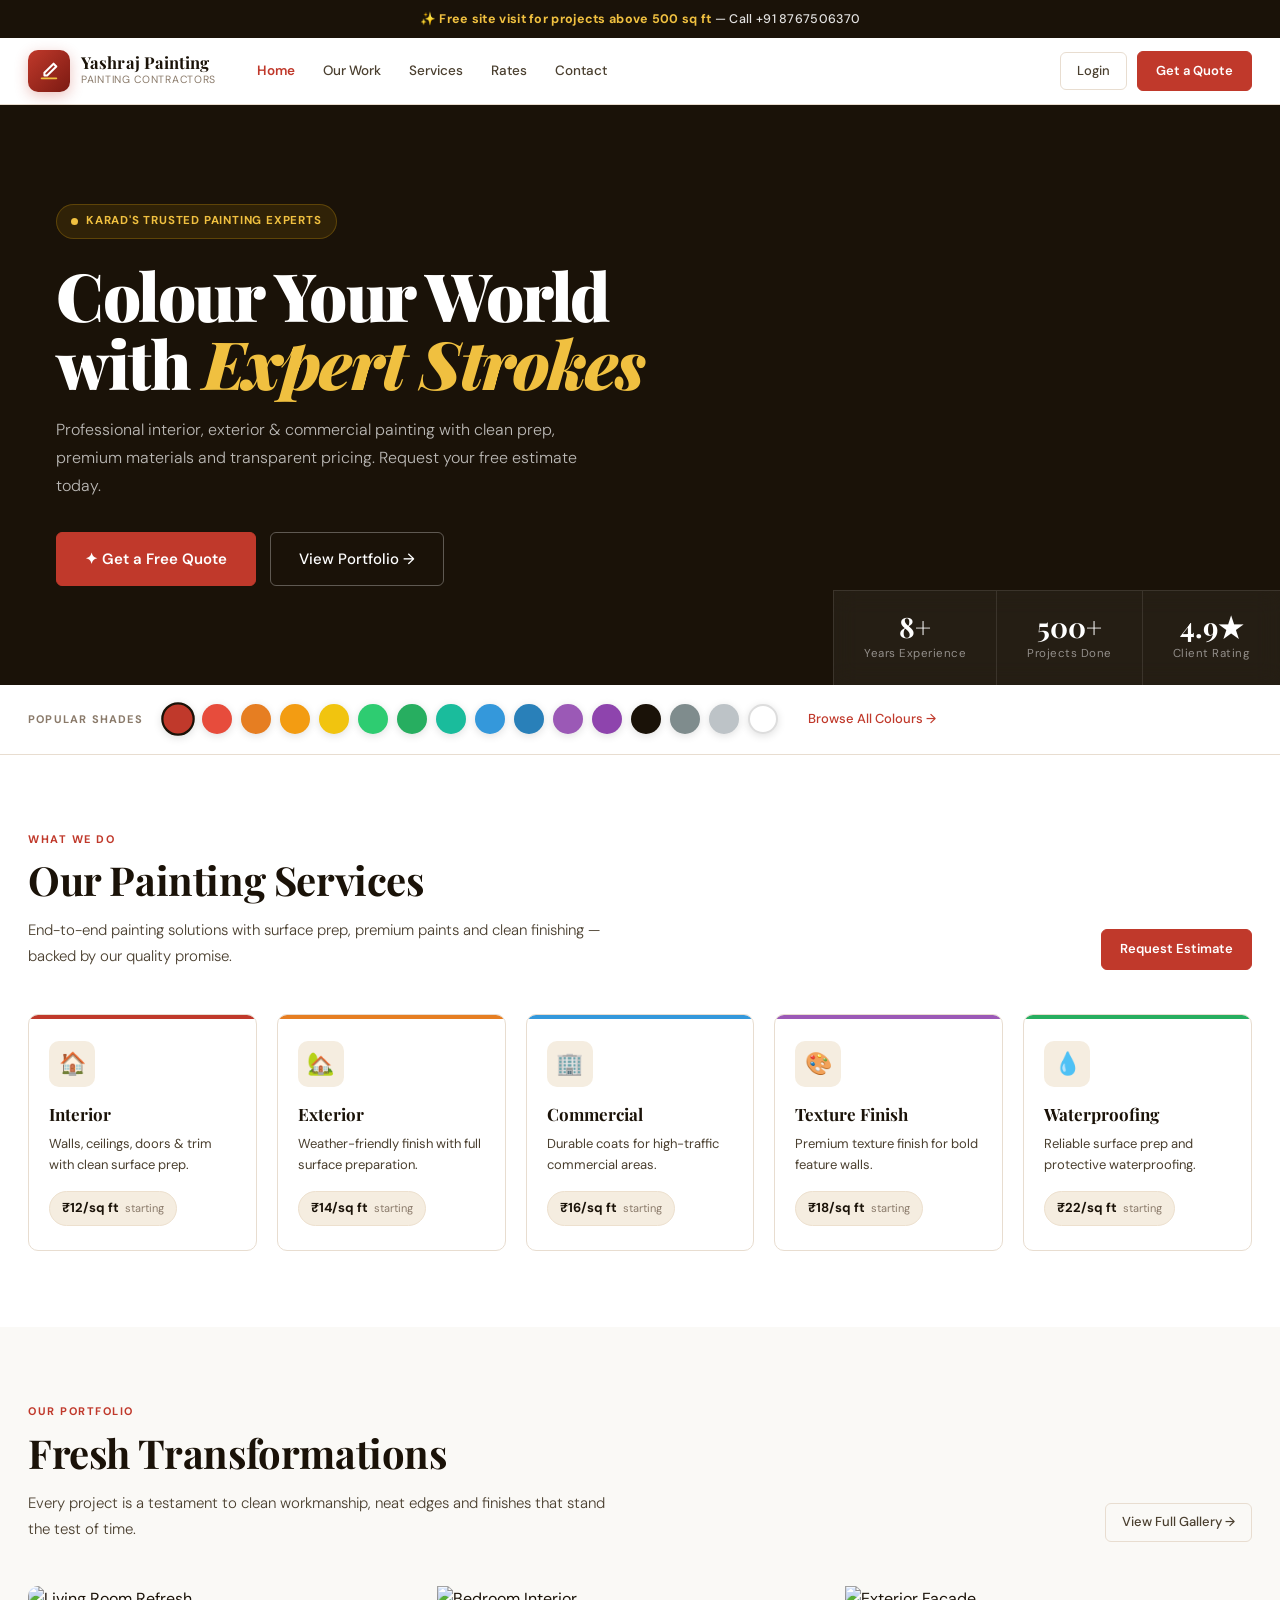
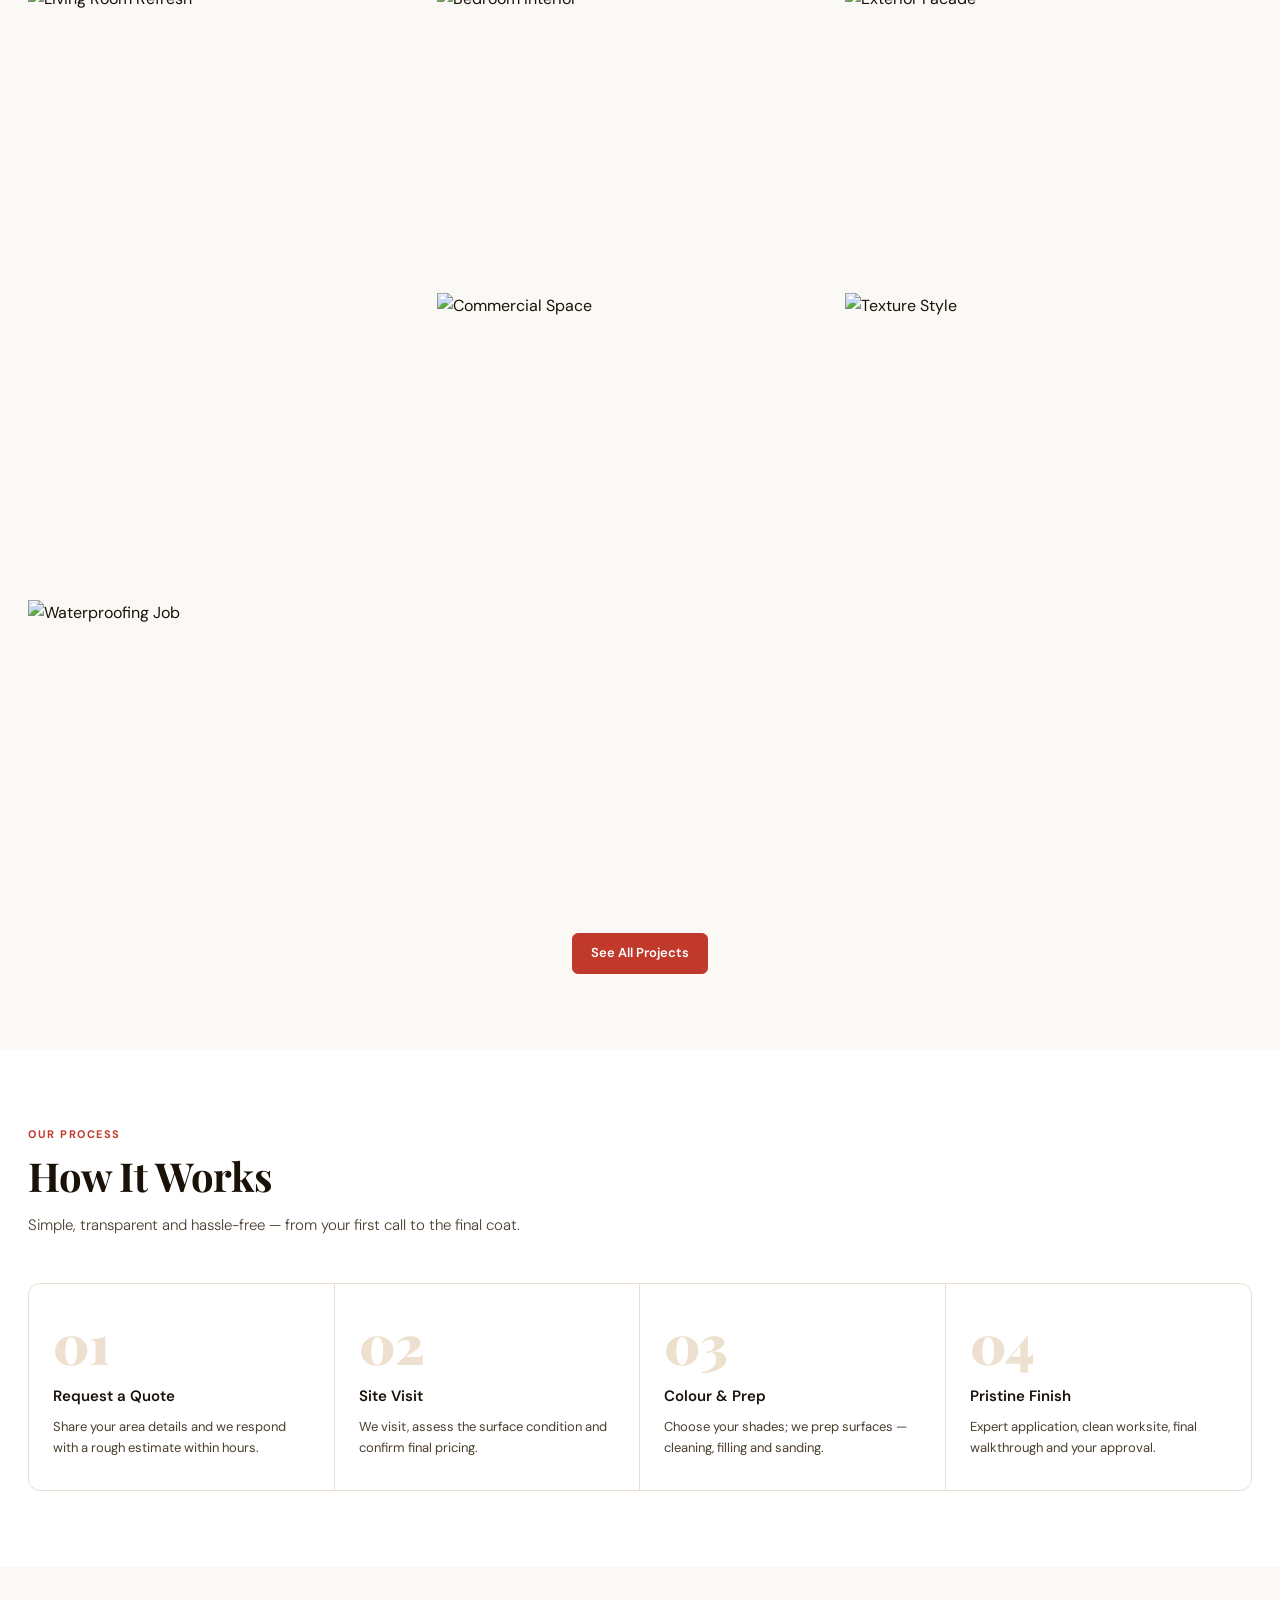
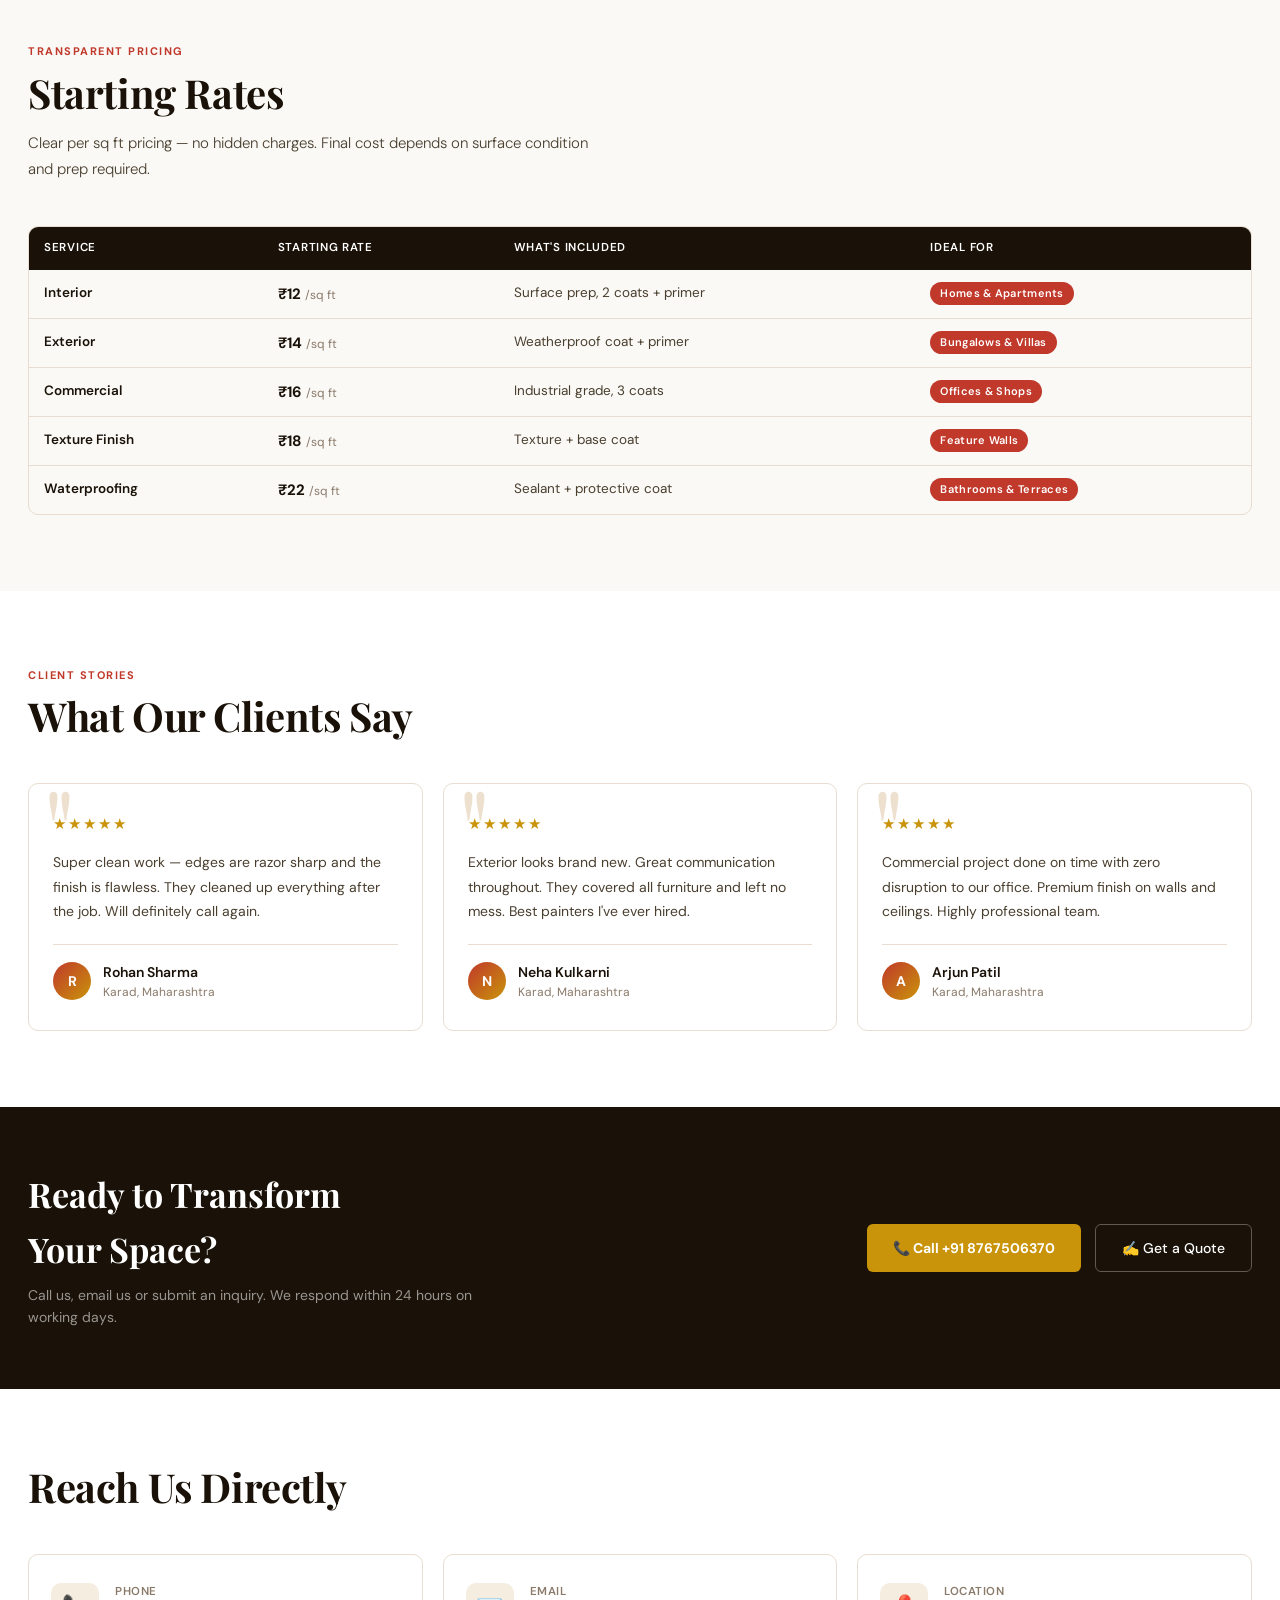
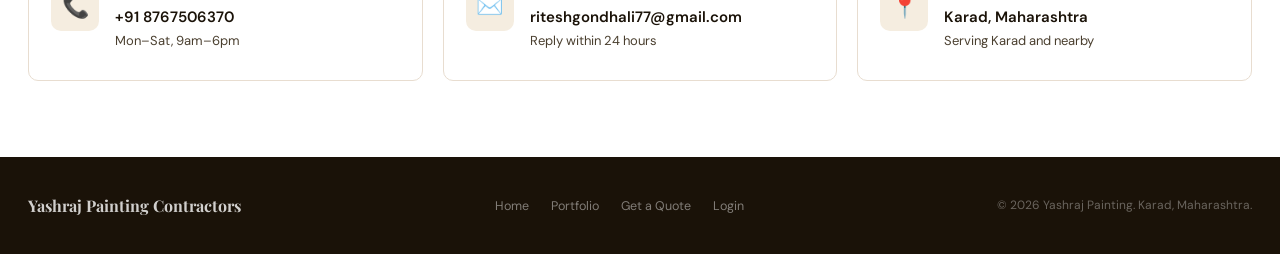
==== index.html @ bb889a89 "Add files via upload" ====
<!doctype html>
<html lang="en">
<head>
<meta charset="utf-8"/><meta name="viewport" content="width=device-width,initial-scale=1"/>
<title>Yashraj Painting Contractors – Home</title>
<link rel="stylesheet" href="shared.css"/>
<style>
/* ── HERO ── */
.hero{position:relative;min-height:580px;display:flex;align-items:center;overflow:hidden;background:var(--ink)}
.hero-bg{position:absolute;inset:0;background:linear-gradient(105deg,rgba(26,18,8,.97) 40%,rgba(26,18,8,.55) 100%),url('https://picsum.photos/1400/600?random=99') center/cover no-repeat}
.hero-content{position:relative;z-index:1;padding:90px 28px;max-width:660px;margin-left:calc(max(0px,(100vw - 1280px)/2) + 28px)}
.hero-eyebrow{display:inline-flex;align-items:center;gap:8px;background:rgba(201,148,10,.13);border:1px solid rgba(201,148,10,.3);padding:7px 14px;border-radius:999px;font-size:11.5px;font-weight:700;color:var(--gold2);letter-spacing:.8px;text-transform:uppercase;margin-bottom:22px}
.hero-eyebrow span{width:7px;height:7px;border-radius:50%;background:var(--gold2);display:block}
.hero h2{font-family:'Playfair Display',serif;font-size:clamp(36px,5.2vw,68px);font-weight:900;line-height:1.03;color:#fff;letter-spacing:-1.5px;margin-bottom:18px}
.hero h2 em{font-style:italic;color:var(--gold2)}
.hero p.lead{color:rgba(255,255,255,.7);font-size:16px;font-weight:300;line-height:1.75;max-width:50ch;margin-bottom:32px}
.hero-ctas{display:flex;gap:14px;flex-wrap:wrap}
.hero-stats{position:absolute;right:0;bottom:0;display:flex;border-top:1px solid rgba(255,255,255,.1);border-left:1px solid rgba(255,255,255,.1);background:rgba(255,255,255,.05);backdrop-filter:blur(12px)}
.hstat{padding:22px 30px;border-right:1px solid rgba(255,255,255,.1);text-align:center}
.hstat:last-child{border-right:none}
.hstat .n{font-family:'Playfair Display',serif;font-size:28px;font-weight:700;color:#fff;line-height:1;margin-bottom:4px}
.hstat .l{font-size:11.5px;color:rgba(255,255,255,.5);letter-spacing:.5px}
@media(max-width:768px){.hero-stats{position:static;flex-wrap:wrap;background:rgba(255,255,255,.04);border:1px solid rgba(255,255,255,.08);border-radius:8px;margin:0 28px 28px}}

/* ── COLOUR STRIP ── */
.colour-strip{background:var(--white);border-bottom:1px solid var(--border);padding:18px 0}
.cs-inner{max-width:1280px;margin:0 auto;padding:0 28px;display:flex;align-items:center;gap:20px;flex-wrap:wrap}
.cs-lbl{font-size:11px;font-weight:700;letter-spacing:1.2px;text-transform:uppercase;color:var(--ink3);white-space:nowrap}
.swatches{display:flex;gap:9px;flex-wrap:wrap}
.sw{width:30px;height:30px;border-radius:50%;cursor:pointer;border:2.5px solid transparent;transition:transform .18s,border-color .18s,box-shadow .18s;box-shadow:0 2px 8px rgba(0,0,0,.13)}
.sw:hover{transform:scale(1.2);box-shadow:0 4px 14px rgba(0,0,0,.22)}
.sw.on{border-color:var(--ink);transform:scale(1.12)}
.cs-more{font-size:13px;font-weight:500;color:var(--red);border:none;background:none;cursor:pointer;padding:6px 10px;border-radius:4px;white-space:nowrap;transition:background .18s}
.cs-more:hover{background:var(--warm)}

/* ── SERVICES ── */
.svc-grid{display:grid;grid-template-columns:repeat(auto-fit,minmax(210px,1fr));gap:20px;margin-top:44px}
.svc-card{background:var(--white);border:1px solid var(--border);border-radius:10px;overflow:hidden;transition:transform .22s,box-shadow .22s,border-color .22s}
.svc-card:hover{transform:translateY(-5px);box-shadow:var(--shadow2);border-color:rgba(192,57,43,.2)}
.svc-bar{height:4px}
.svc-body{padding:22px 20px 24px}
.svc-icon{width:46px;height:46px;background:var(--warm);border-radius:10px;display:grid;place-items:center;font-size:22px;margin-bottom:14px}
.svc-title{font-family:'Playfair Display',serif;font-size:17px;font-weight:700;color:var(--ink);margin-bottom:6px}
.svc-desc{font-size:13px;color:var(--ink2);line-height:1.6;margin-bottom:16px}
.svc-price{display:inline-flex;align-items:center;gap:6px;background:var(--warm);border:1px solid var(--warm2);padding:6px 12px;border-radius:999px;font-size:13px;font-weight:700;color:var(--ink)}
.svc-price small{font-size:11px;color:var(--ink3);font-weight:400}

/* ── PORTFOLIO ── */
.port-grid{display:grid;grid-template-columns:repeat(3,1fr);gap:2px;margin-top:44px;border-radius:10px;overflow:hidden}
@media(max-width:880px){.port-grid{grid-template-columns:1fr 1fr}}
@media(max-width:560px){.port-grid{grid-template-columns:1fr}}
.port-item{position:relative;overflow:hidden;aspect-ratio:4/3}
.port-item.tall{grid-row:span 2;aspect-ratio:auto}
.port-item img{width:100%;height:100%;object-fit:cover;display:block;transition:transform .5s var(--ease)}
.port-item:hover img{transform:scale(1.07)}
.port-ov{position:absolute;inset:0;background:linear-gradient(180deg,transparent 40%,rgba(26,18,8,.82));opacity:0;transition:opacity .3s;display:flex;align-items:flex-end;padding:20px}
.port-item:hover .port-ov{opacity:1}
.port-meta strong{display:block;color:#fff;font-family:'Playfair Display',serif;font-size:15px;font-weight:700}
.port-meta span{font-size:12px;color:rgba(255,255,255,.7)}
.port-see-all{display:flex;justify-content:center;margin-top:28px}

/* ── STEPS ── */
.steps{display:grid;grid-template-columns:repeat(4,1fr);border:1px solid var(--border);border-radius:12px;overflow:hidden;margin-top:44px}
@media(max-width:880px){.steps{grid-template-columns:1fr 1fr}}
@media(max-width:520px){.steps{grid-template-columns:1fr}}
.step{padding:32px 24px;border-right:1px solid var(--border);transition:background .2s}
.step:last-child{border-right:none}
.step:hover{background:var(--warm)}
.step-n{font-family:'Playfair Display',serif;font-size:54px;font-weight:900;color:var(--warm2);line-height:1;margin-bottom:14px}
.step-title{font-size:15px;font-weight:600;color:var(--ink);margin-bottom:8px}
.step-desc{font-size:13px;color:var(--ink2);line-height:1.65}

/* ── RATES TABLE ── */
.rates-tbl{margin-top:44px;border:1px solid var(--border);border-radius:10px;overflow:hidden}
.rates-tbl table{min-width:600px}
.rate-badge{display:inline-block;background:var(--red);color:#fff;padding:3px 10px;border-radius:999px;font-size:11px;font-weight:600;letter-spacing:.3px}

/* ── TESTIMONIALS ── */
.t-grid{display:grid;grid-template-columns:repeat(3,1fr);gap:20px;margin-top:44px}
@media(max-width:880px){.t-grid{grid-template-columns:1fr}}
.t-card{background:var(--white);border:1px solid var(--border);border-radius:10px;padding:28px 24px;position:relative;overflow:hidden;transition:box-shadow .2s,transform .2s}
.t-card:hover{box-shadow:var(--shadow2);transform:translateY(-3px)}
.t-card:before{content:'"';font-family:'Playfair Display',serif;font-size:110px;line-height:1;color:var(--warm2);position:absolute;top:-12px;left:14px;pointer-events:none}
.t-stars{color:var(--gold);font-size:15px;letter-spacing:2px;margin-bottom:14px}
.t-text{font-size:14px;color:var(--ink2);line-height:1.75;margin-bottom:20px;position:relative}
.t-author{display:flex;align-items:center;gap:12px;border-top:1px solid var(--border);padding-top:16px}
.t-av{width:38px;height:38px;border-radius:50%;background:linear-gradient(135deg,var(--red),var(--gold));display:grid;place-items:center;color:#fff;font-size:14px;font-weight:700;flex-shrink:0}
.t-name{font-size:14px;font-weight:600;color:var(--ink)}
.t-loc{font-size:12px;color:var(--ink3)}

/* ── CTA STRIP ── */
.cta-strip{background:var(--ink);padding:60px 28px}
.cta-inner{max-width:1280px;margin:0 auto;display:flex;align-items:center;justify-content:space-between;gap:32px;flex-wrap:wrap}
.cta-left h3{font-family:'Playfair Display',serif;font-size:clamp(22px,2.8vw,34px);font-weight:700;color:#fff;margin-bottom:8px}
.cta-left p{color:rgba(255,255,255,.55);font-size:14px;max-width:48ch}
.cta-right{display:flex;gap:14px;flex-wrap:wrap}

/* ── CONTACT CARDS ── */
.cc-grid{display:grid;grid-template-columns:repeat(3,1fr);gap:20px;margin-top:44px}
@media(max-width:680px){.cc-grid{grid-template-columns:1fr}}
.cc-card{background:var(--white);border:1px solid var(--border);border-radius:10px;padding:28px 22px;display:flex;align-items:flex-start;gap:16px;transition:box-shadow .2s,transform .2s}
.cc-card:hover{box-shadow:var(--shadow2);transform:translateY(-2px)}
.cc-icon{width:48px;height:48px;border-radius:10px;background:var(--warm);display:grid;place-items:center;font-size:22px;flex-shrink:0}
.cc-lbl{font-size:11.5px;font-weight:600;letter-spacing:.5px;color:var(--ink3);text-transform:uppercase;margin-bottom:4px}
.cc-val{font-size:15px;font-weight:600;color:var(--ink)}
.cc-sub{font-size:13px;color:var(--ink2);margin-top:2px}
</style>
</head>
<body>
<div id="site-header"></div>

<div class="hero" id="sec-home">
  <div class="hero-bg"></div>
  <div class="hero-content">
    <div class="hero-eyebrow fade-up"><span></span>Karad's Trusted Painting Experts</div>
    <h2 class="fade-up fade-up-d1">Colour Your World<br/>with <em>Expert Strokes</em></h2>
    <p class="lead fade-up fade-up-d2">Professional interior, exterior &amp; commercial painting with clean prep, premium materials and transparent pricing. Request your free estimate today.</p>
    <div class="hero-ctas fade-up fade-up-d3">
      <a class="btn-red" href="quote.html" style="font-size:15px;padding:14px 28px">✦ Get a Free Quote</a>
      <a class="btn-outline" href="portfolio.html" style="font-size:15px;padding:13px 28px">View Portfolio →</a>
    </div>
  </div>
  <div class="hero-stats">
    <div class="hstat"><div class="n">8+</div><div class="l">Years Experience</div></div>
    <div class="hstat"><div class="n">500+</div><div class="l">Projects Done</div></div>
    <div class="hstat"><div class="n">4.9★</div><div class="l">Client Rating</div></div>
  </div>
</div>

<div class="colour-strip">
  <div class="cs-inner">
    <span class="cs-lbl">Popular Shades</span>
    <div class="swatches" id="swatchRow"></div>
    <button class="cs-more">Browse All Colours →</button>
  </div>
</div>

<div class="section" id="sec-services">
  <div class="container">
    <div class="section-label">What We Do</div>
    <div style="display:flex;justify-content:space-between;align-items:flex-end;flex-wrap:wrap;gap:16px">
      <div>
        <div class="section-title">Our Painting Services</div>
        <div class="section-sub">End-to-end painting solutions with surface prep, premium paints and clean finishing — backed by our quality promise.</div>
      </div>
      <a class="btn-red" href="quote.html" style="flex-shrink:0">Request Estimate</a>
    </div>
    <div class="svc-grid" id="servicesGrid"></div>
  </div>
</div>

<div class="section alt" id="sec-work">
  <div class="container">
    <div class="section-label">Our Portfolio</div>
    <div style="display:flex;justify-content:space-between;align-items:flex-end;flex-wrap:wrap;gap:16px">
      <div>
        <div class="section-title">Fresh Transformations</div>
        <div class="section-sub">Every project is a testament to clean workmanship, neat edges and finishes that stand the test of time.</div>
      </div>
      <a class="btn-ghost" href="portfolio.html" style="flex-shrink:0">View Full Gallery →</a>
    </div>
    <div class="port-grid" id="homePortfolioGrid"></div>
    <div class="port-see-all">
      <a class="btn-red" href="portfolio.html">See All Projects</a>
    </div>
  </div>
</div>

<div class="section">
  <div class="container">
    <div class="section-label">Our Process</div>
    <div class="section-title">How It Works</div>
    <div class="section-sub">Simple, transparent and hassle-free — from your first call to the final coat.</div>
    <div class="steps">
      <div class="step"><div class="step-n">01</div><div class="step-title">Request a Quote</div><div class="step-desc">Share your area details and we respond with a rough estimate within hours.</div></div>
      <div class="step"><div class="step-n">02</div><div class="step-title">Site Visit</div><div class="step-desc">We visit, assess the surface condition and confirm final pricing.</div></div>
      <div class="step"><div class="step-n">03</div><div class="step-title">Colour &amp; Prep</div><div class="step-desc">Choose your shades; we prep surfaces — cleaning, filling and sanding.</div></div>
      <div class="step"><div class="step-n">04</div><div class="step-title">Pristine Finish</div><div class="step-desc">Expert application, clean worksite, final walkthrough and your approval.</div></div>
    </div>
  </div>
</div>

<div class="section alt" id="sec-rates">
  <div class="container">
    <div class="section-label">Transparent Pricing</div>
    <div class="section-title">Starting Rates</div>
    <div class="section-sub">Clear per sq ft pricing — no hidden charges. Final cost depends on surface condition and prep required.</div>
    <div class="rates-tbl">
      <table>
        <thead><tr><th>Service</th><th>Starting Rate</th><th>What's Included</th><th>Ideal For</th></tr></thead>
        <tbody id="ratesBody"></tbody>
      </table>
    </div>
  </div>
</div>

<div class="section">
  <div class="container">
    <div class="section-label">Client Stories</div>
    <div class="section-title">What Our Clients Say</div>
    <div class="t-grid">
      <div class="t-card"><div class="t-stars">★★★★★</div><div class="t-text">Super clean work — edges are razor sharp and the finish is flawless. They cleaned up everything after the job. Will definitely call again.</div><div class="t-author"><div class="t-av">R</div><div><div class="t-name">Rohan Sharma</div><div class="t-loc">Karad, Maharashtra</div></div></div></div>
      <div class="t-card"><div class="t-stars">★★★★★</div><div class="t-text">Exterior looks brand new. Great communication throughout. They covered all furniture and left no mess. Best painters I've ever hired.</div><div class="t-author"><div class="t-av">N</div><div><div class="t-name">Neha Kulkarni</div><div class="t-loc">Karad, Maharashtra</div></div></div></div>
      <div class="t-card"><div class="t-stars">★★★★★</div><div class="t-text">Commercial project done on time with zero disruption to our office. Premium finish on walls and ceilings. Highly professional team.</div><div class="t-author"><div class="t-av">A</div><div><div class="t-name">Arjun Patil</div><div class="t-loc">Karad, Maharashtra</div></div></div></div>
    </div>
  </div>
</div>

<div class="cta-strip" id="sec-contact">
  <div class="cta-inner">
    <div class="cta-left">
      <h3>Ready to Transform<br/>Your Space?</h3>
      <p>Call us, email us or submit an inquiry. We respond within 24 hours on working days.</p>
    </div>
    <div class="cta-right">
      <a id="ctaPhone" href="#" class="btn-gold">📞 Call Now</a>
      <a href="quote.html" class="btn-outline">✍️ Get a Quote</a>
    </div>
  </div>
</div>

<div class="section">
  <div class="container">
    <div class="section-title" style="margin-bottom:0">Reach Us Directly</div>
    <div class="cc-grid" id="contactGrid">
      </div>
  </div>
</div>

<div id="site-footer"></div>
<script src="shared.js"></script>
<script>
RS.seed();
RS.injectHeader('home');
RS.injectFooter();

// Update dynamic contact info
document.getElementById('ctaPhone').href = 'tel:' + RS.CONTACT.phone.replace(/\s+/g,'');
document.getElementById('ctaPhone').innerHTML = '📞 Call ' + RS.CONTACT.phone;

const contactGrid = document.getElementById('contactGrid');
contactGrid.innerHTML = `
  <div class="cc-card"><div class="cc-icon">📞</div><div><div class="cc-lbl">Phone</div><div class="cc-val">${RS.CONTACT.phone}</div><div class="cc-sub">Mon–Sat, 9am–6pm</div></div></div>
  <div class="cc-card"><div class="cc-icon">✉️</div><div><div class="cc-lbl">Email</div><div class="cc-val">${RS.CONTACT.email}</div><div class="cc-sub">Reply within 24 hours</div></div></div>
  <div class="cc-card"><div class="cc-icon">📍</div><div><div class="cc-lbl">Location</div><div class="cc-val">${RS.CONTACT.location}</div><div class="cc-sub">Serving Karad and nearby</div></div></div>
`;

const SWATCHES=['#c0392b','#e74c3c','#e67e22','#f39c12','#f1c40f','#2ecc71','#27ae60','#1abc9c','#3498db','#2980b9','#9b59b6','#8e44ad','#1a1208','#7f8c8d','#bdc3c7','#fff'];
const row=document.getElementById('swatchRow');
SWATCHES.forEach((c,i)=>{
  const d=document.createElement('div');
  d.className='sw'+(i===0?' on':'');
  d.style.background=c;
  if(c==='#fff')d.style.border='2.5px solid #ddd';
  d.title=c;
  d.onclick=()=>{document.querySelectorAll('.sw').forEach(x=>x.classList.remove('on'));d.classList.add('on')};
  row.appendChild(d);
});

const INFO={
  'Interior':{icon:'🏠',desc:'Walls, ceilings, doors & trim with clean surface prep.',ideal:'Homes & Apartments',includes:'Surface prep, 2 coats + primer'},
  'Exterior':{icon:'🏡',desc:'Weather-friendly finish with full surface preparation.',ideal:'Bungalows & Villas',includes:'Weatherproof coat + primer'},
  'Commercial':{icon:'🏢',desc:'Durable coats for high-traffic commercial areas.',ideal:'Offices & Shops',includes:'Industrial grade, 3 coats'},
  'Texture Finish':{icon:'🎨',desc:'Premium texture finish for bold feature walls.',ideal:'Feature Walls',includes:'Texture + base coat'},
  'Waterproofing':{icon:'💧',desc:'Reliable surface prep and protective waterproofing.',ideal:'Bathrooms & Terraces',includes:'Sealant + protective coat'}
};
const BARS=['#c0392b','#e67e22','#3498db','#9b59b6','#27ae60'];
const rates=RS.getRates();
const grid=document.getElementById('servicesGrid');
Object.keys(RS.DEF_RATES).forEach((name,i)=>{
  const r=rates[name]??RS.DEF_RATES[name];
  const d=INFO[name]||{icon:'🖌️',desc:'',ideal:'Any'};
  const c=document.createElement('div');
  c.className='svc-card';
  c.innerHTML=`<div class="svc-bar" style="background:${BARS[i%BARS.length]}"></div>
    <div class="svc-body">
      <div class="svc-icon">${d.icon}</div>
      <div class="svc-title">${RS.esc(name)}</div>
      <div class="svc-desc">${RS.esc(d.desc)}</div>
      <div class="svc-price">₹${RS.esc(String(r))}/sq ft <small>starting</small></div>
    </div>`;
  grid.appendChild(c);
});

const tbody=document.getElementById('ratesBody');
Object.keys(RS.DEF_RATES).forEach(name=>{
  const r=rates[name]??RS.DEF_RATES[name];
  const d=INFO[name]||{};
  const tr=document.createElement('tr');
  tr.innerHTML=`<td style="font-weight:600;color:var(--ink)">${RS.esc(name)}</td>
    <td style="font-weight:700;color:var(--ink);font-size:15px">₹${RS.esc(String(r))} <small style="font-size:12px;color:var(--ink3);font-weight:400">/sq ft</small></td>
    <td style="color:var(--ink2)">${RS.esc(d.includes||'')}</td>
    <td><span class="rate-badge">${RS.esc(d.ideal||'All')}</span></td>`;
  tbody.appendChild(tr);
});

const photos=RS.getPortfolio().slice(0,6);
const pg=document.getElementById('homePortfolioGrid');
photos.forEach((p,i)=>{
  const div=document.createElement('div');
  div.className='port-item'+(i===0?' tall':'');
  div.innerHTML=`<img src="${RS.esc(p.imageUrl)}" alt="${RS.esc(p.title)}" loading="lazy"/>
    <div class="port-ov"><div class="port-meta"><strong>${RS.esc(p.title)}</strong><span>${RS.esc(p.description)}</span></div></div>`;
  pg.appendChild(div);
});
</script>
</body>
</html>
---- shared.css ----
@import url('https://fonts.googleapis.com/css2?family=Playfair+Display:ital,wght@0,400;0,700;0,900;1,400;1,700&family=DM+Sans:opsz,wght@9..40,300;9..40,400;9..40,500;9..40,600;9..40,700&display=swap');

*{box-sizing:border-box;margin:0;padding:0}
:root{
  --white:#ffffff;
  --off:#faf9f6;
  --ink:#1a1208;
  --ink2:#4a3f2f;
  --ink3:#8a7a6a;
  --red:#c0392b;
  --red2:#e74c3c;
  --gold:#c9940a;
  --gold2:#f0c040;
  --warm:#f5ede0;
  --warm2:#ede0ce;
  --border:#e8ddd0;
  --shadow:0 2px 20px rgba(26,18,8,.07);
  --shadow2:0 10px 40px rgba(26,18,8,.13);
  --ease:cubic-bezier(.25,.46,.45,.94);
}
html,body{height:100%;scroll-behavior:smooth}
body{font-family:'DM Sans',sans-serif;background:var(--white);color:var(--ink);line-height:1.6;overflow-x:hidden}
a{color:inherit;text-decoration:none}
button,input,select,textarea{font:inherit}
img{max-width:100%}

/* ── ANNOUNCE BAR ── */
.announce{background:var(--ink);color:rgba(255,255,255,.88);text-align:center;padding:9px 16px;font-size:12.5px;letter-spacing:.3px;font-weight:500}
.announce em{color:var(--gold2);font-style:normal;font-weight:700}

/* ── HEADER ── */
.site-header{background:var(--white);border-bottom:1px solid var(--border);position:sticky;top:0;z-index:200}
.header-inner{max-width:1280px;margin:0 auto;padding:0 28px;display:flex;align-items:center;height:66px;gap:28px}
.logo{display:flex;align-items:center;gap:11px;flex-shrink:0;cursor:pointer}
.logo-mark{width:42px;height:42px;background:linear-gradient(135deg,var(--red),#7b1a12);border-radius:10px;display:grid;place-items:center;box-shadow:0 4px 14px rgba(192,57,43,.3)}
.logo-mark svg{width:22px;height:22px}
.logo-words h1{font-family:'Playfair Display',serif;font-size:16.5px;font-weight:700;line-height:1.1;letter-spacing:.1px}
.logo-words p{font-size:10.5px;color:var(--ink3);letter-spacing:.7px;text-transform:uppercase;font-weight:400;margin-top:1px}
.site-nav{flex:1;display:flex;align-items:center;gap:2px}
.site-nav a{padding:9px 13px;font-size:13.5px;font-weight:500;color:var(--ink2);border-radius:6px;transition:background .18s,color .18s;white-space:nowrap}
.site-nav a:hover{background:var(--warm);color:var(--ink)}
.site-nav a.active{color:var(--red);font-weight:600}
.nav-actions{display:flex;align-items:center;gap:10px;flex-shrink:0}
.btn-ghost{background:none;border:1.5px solid var(--border);padding:8px 16px;border-radius:6px;font-size:13px;font-weight:500;color:var(--ink2);cursor:pointer;transition:border-color .18s,color .18s,background .18s}
.btn-ghost:hover{border-color:var(--ink2);color:var(--ink)}
.btn-red{background:var(--red);border:1.5px solid var(--red);padding:9px 18px;border-radius:6px;font-size:13px;font-weight:600;color:#fff;cursor:pointer;transition:background .18s,box-shadow .18s,transform .15s;display:inline-flex;align-items:center;gap:7px}
.btn-red:hover{background:var(--red2);box-shadow:0 4px 18px rgba(192,57,43,.4);transform:translateY(-1px)}

/* ── FOOTER ── */
.site-footer{background:var(--ink);padding:36px 28px}
.footer-inner{max-width:1280px;margin:0 auto;display:flex;justify-content:space-between;align-items:center;gap:20px;flex-wrap:wrap}
.footer-brand{font-family:'Playfair Display',serif;font-size:16px;font-weight:700;color:rgba(255,255,255,.8)}
.footer-links{display:flex;gap:22px;flex-wrap:wrap}
.footer-links a{font-size:12.5px;color:rgba(255,255,255,.45);transition:color .18s}
.footer-links a:hover{color:rgba(255,255,255,.8)}
.footer-copy{font-size:12px;color:rgba(255,255,255,.35)}

/* ── UTILITY ── */
.container{max-width:1280px;margin:0 auto;padding:0 28px}
.section{padding:76px 0}
.section.alt{background:var(--off)}
.section-label{font-size:11px;font-weight:700;letter-spacing:1.5px;text-transform:uppercase;color:var(--red);margin-bottom:10px}
.section-title{font-family:'Playfair Display',serif;font-size:clamp(26px,3.4vw,40px);font-weight:700;line-height:1.12;letter-spacing:-.4px;color:var(--ink);margin-bottom:14px}
.section-sub{font-size:15px;color:var(--ink2);font-weight:300;max-width:58ch;line-height:1.75}
.page-hero-label{background:rgba(192,57,43,.12);border:1px solid rgba(192,57,43,.25);padding:7px 14px;border-radius:999px;font-size:11.5px;font-weight:700;color:var(--red);letter-spacing:.7px;text-transform:uppercase;display:inline-flex;align-items:center;gap:7px;margin-bottom:18px}
.dot-pulse{width:7px;height:7px;border-radius:50%;background:var(--red);display:block;animation:pulse 2s infinite}
@keyframes pulse{0%,100%{box-shadow:0 0 0 0 rgba(192,57,43,.4)}50%{box-shadow:0 0 0 6px rgba(192,57,43,0)}}

/* ── FORM ELEMENTS ── */
.flabel{display:block;font-size:11.5px;font-weight:700;letter-spacing:.6px;text-transform:uppercase;color:var(--ink2);margin-bottom:7px}
.finput,.fselect,.ftextarea{width:100%;padding:12px 14px;border:1.5px solid var(--border);border-radius:7px;background:var(--white);color:var(--ink);font-size:14px;outline:none;transition:border-color .18s,box-shadow .18s}
.ftextarea{min-height:120px;resize:vertical;line-height:1.6}
.finput:focus,.fselect:focus,.ftextarea:focus{border-color:var(--red);box-shadow:0 0 0 3px rgba(192,57,43,.1)}
.frow{display:grid;grid-template-columns:1fr 1fr;gap:16px}
@media(max-width:620px){.frow{grid-template-columns:1fr}}
.fgroup{display:grid;gap:16px}

/* ── NOTICE ── */
.notice{display:none;padding:14px 16px;border-radius:8px;border:1px solid transparent;margin-bottom:16px}
.notice.show{display:block}
.notice.success{border-color:rgba(39,174,96,.3);background:rgba(39,174,96,.07)}
.notice.error{border-color:rgba(192,57,43,.3);background:rgba(192,57,43,.07)}
.n-title{font-weight:700;font-size:13.5px;margin-bottom:3px}
.n-msg{font-size:13px;color:var(--ink2);line-height:1.5}

/* ── STATUS PILLS ── */
.pill{display:inline-flex;padding:4px 10px;border-radius:999px;font-size:12px;font-weight:700;white-space:nowrap}
.pill.pending{background:rgba(26,18,8,.06);color:var(--ink2)}
.pill.reviewed{background:rgba(201,148,10,.13);color:var(--gold);border:1px solid rgba(201,148,10,.3)}
.pill.contacted{background:rgba(39,174,96,.11);color:#1a7a43;border:1px solid rgba(39,174,96,.28)}

/* ── BUTTONS ── */
.btn-gold{background:var(--gold);border:none;padding:13px 26px;border-radius:6px;font-size:14px;font-weight:700;color:#fff;cursor:pointer;display:inline-flex;align-items:center;gap:8px;transition:background .18s,box-shadow .18s,transform .15s}
.btn-gold:hover{background:#b5830a;box-shadow:0 6px 20px rgba(201,148,10,.4);transform:translateY(-1px)}
.btn-outline{background:transparent;border:1.5px solid rgba(255,255,255,.3);padding:12px 26px;border-radius:6px;font-size:14px;font-weight:500;color:#fff;cursor:pointer;display:inline-flex;align-items:center;gap:8px;transition:border-color .18s,background .18s}
.btn-outline:hover{border-color:rgba(255,255,255,.7);background:rgba(255,255,255,.08)}
.act-btn{background:none;border:1px solid var(--border);padding:5px 10px;border-radius:5px;font-size:12px;font-weight:500;cursor:pointer;color:var(--ink2);transition:all .15s}
.act-btn:hover{border-color:var(--ink2);color:var(--ink)}
.act-btn.danger{border-color:rgba(192,57,43,.3);color:var(--red)}
.act-btn.danger:hover{background:rgba(192,57,43,.08);border-color:var(--red)}

/* ── TABLES ── */
.table-wrap{overflow:auto;border-radius:8px;border:1px solid var(--border)}
table{width:100%;border-collapse:collapse;min-width:720px}
th{background:var(--ink);color:#fff;padding:12px 15px;text-align:left;font-size:11.5px;font-weight:600;letter-spacing:.7px;text-transform:uppercase}
td{padding:12px 15px;font-size:13.5px;color:var(--ink2);border-bottom:1px solid var(--border);vertical-align:top}
tr:last-child td{border-bottom:none}
tr:hover td{background:var(--off)}

/* ── DASHBOARD TABS ── */
.tab-bar{display:flex;gap:4px;flex-wrap:wrap;border-bottom:2px solid var(--border);margin-bottom:28px}
.tab-btn{background:none;border:none;cursor:pointer;padding:10px 18px;font-size:14px;font-weight:500;color:var(--ink2);border-radius:6px 6px 0 0;border-bottom:2px solid transparent;margin-bottom:-2px;transition:color .18s,border-color .18s,background .18s}
.tab-btn:hover{color:var(--ink);background:var(--warm)}
.tab-btn.active{color:var(--red);border-bottom-color:var(--red);font-weight:600}

/* ── MODAL ── */
.modal-bd{position:fixed;inset:0;background:rgba(0,0,0,.45);display:none;align-items:center;justify-content:center;z-index:500;padding:16px}
.modal-bd.open{display:flex}
.modal{width:min(600px,100%);background:var(--white);border-radius:14px;overflow:hidden;box-shadow:0 30px 80px rgba(0,0,0,.25);animation:modalIn .22s var(--ease)}
@keyframes modalIn{from{opacity:0;transform:translateY(10px)}to{opacity:1;transform:translateY(0)}}
.modal-head{padding:18px 22px;background:var(--ink);display:flex;align-items:center;justify-content:space-between}
.modal-head span{font-family:'Playfair Display',serif;font-size:18px;font-weight:700;color:#fff}
.modal-close{background:rgba(255,255,255,.1);border:1px solid rgba(255,255,255,.2);padding:6px 12px;border-radius:5px;font-size:13px;color:#fff;cursor:pointer}
.modal-body{padding:22px}
.modal-foot{padding:0 22px 22px;display:flex;gap:10px;justify-content:flex-end}

/* ── PAGE ANIMATIONS ── */
.fade-up{animation:fadeUp .4s var(--ease) both}
.fade-up-d1{animation-delay:.08s}
.fade-up-d2{animation-delay:.16s}
.fade-up-d3{animation-delay:.24s}
.fade-up-d4{animation-delay:.32s}
@keyframes fadeUp{from{opacity:0;transform:translateY(18px)}to{opacity:1;transform:translateY(0)}}

@media(max-width:900px){
  .site-nav{display:none}
  .header-inner{gap:12px}
}
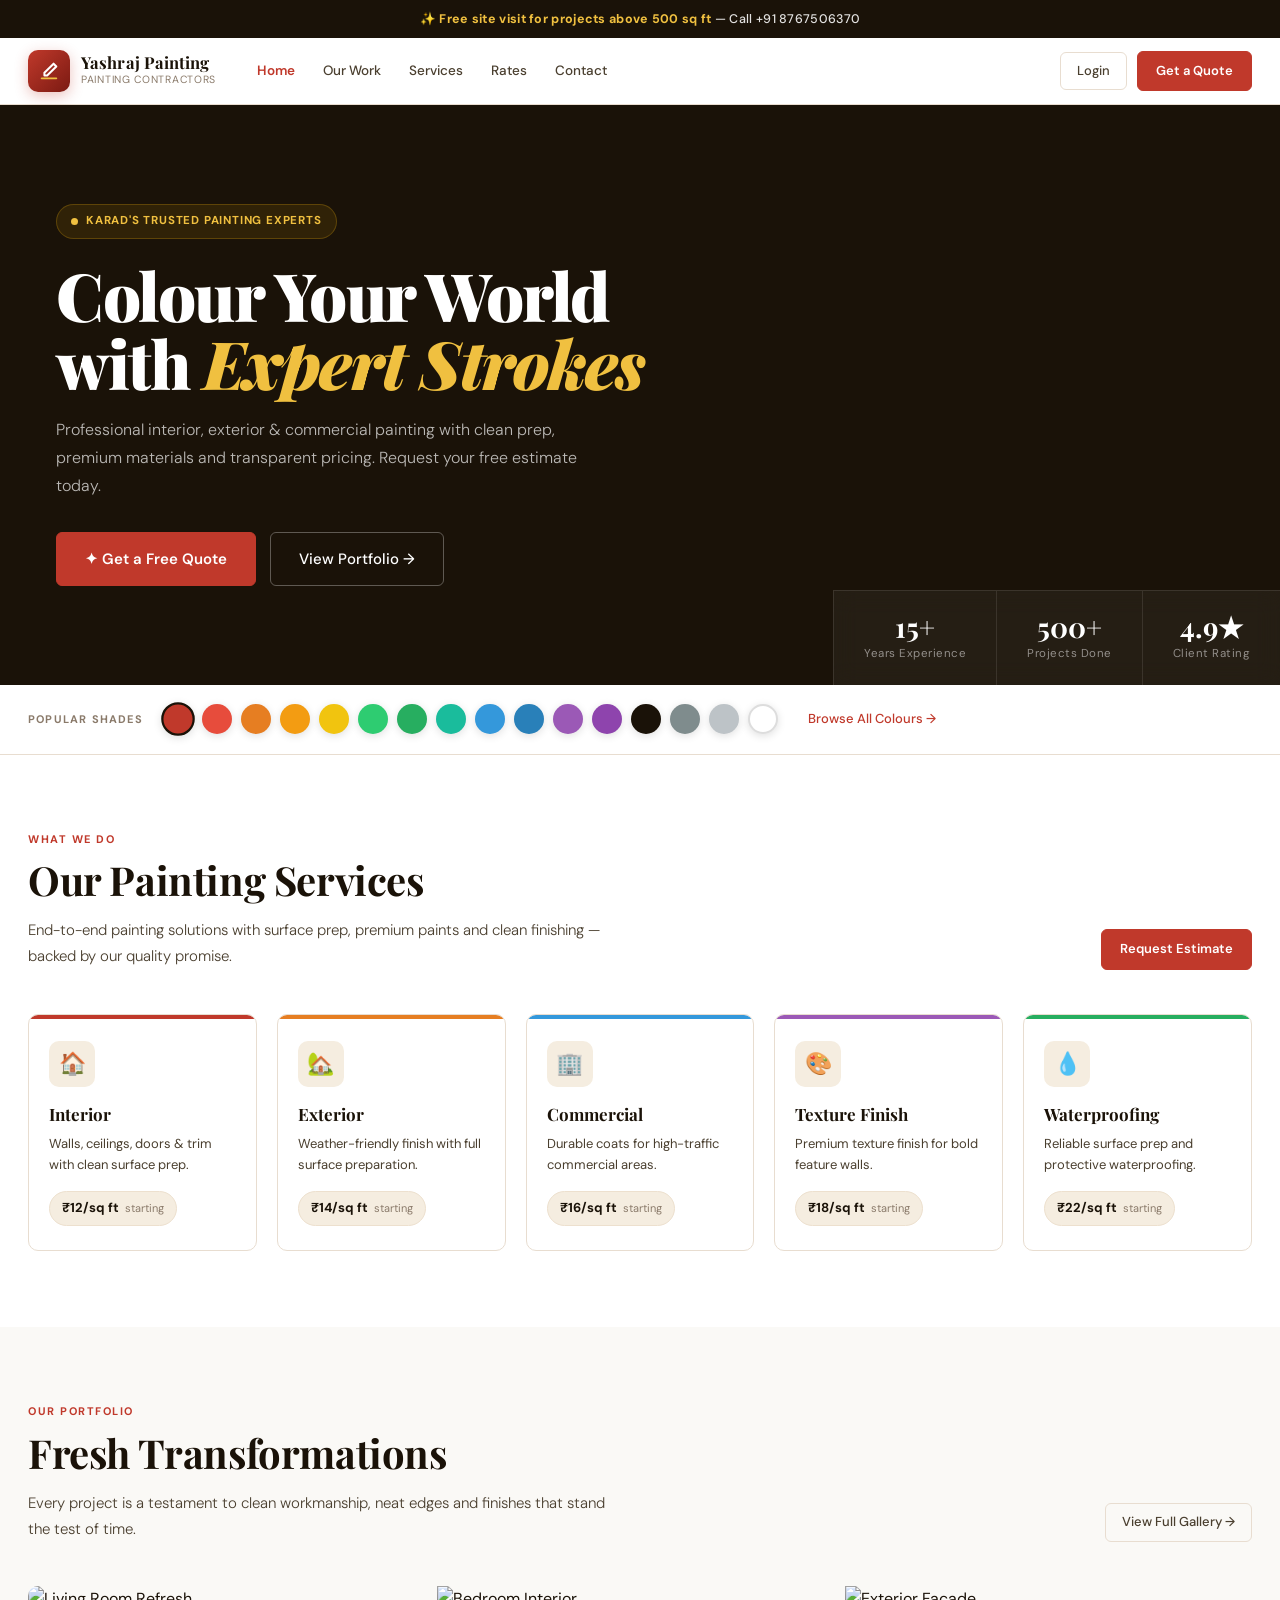
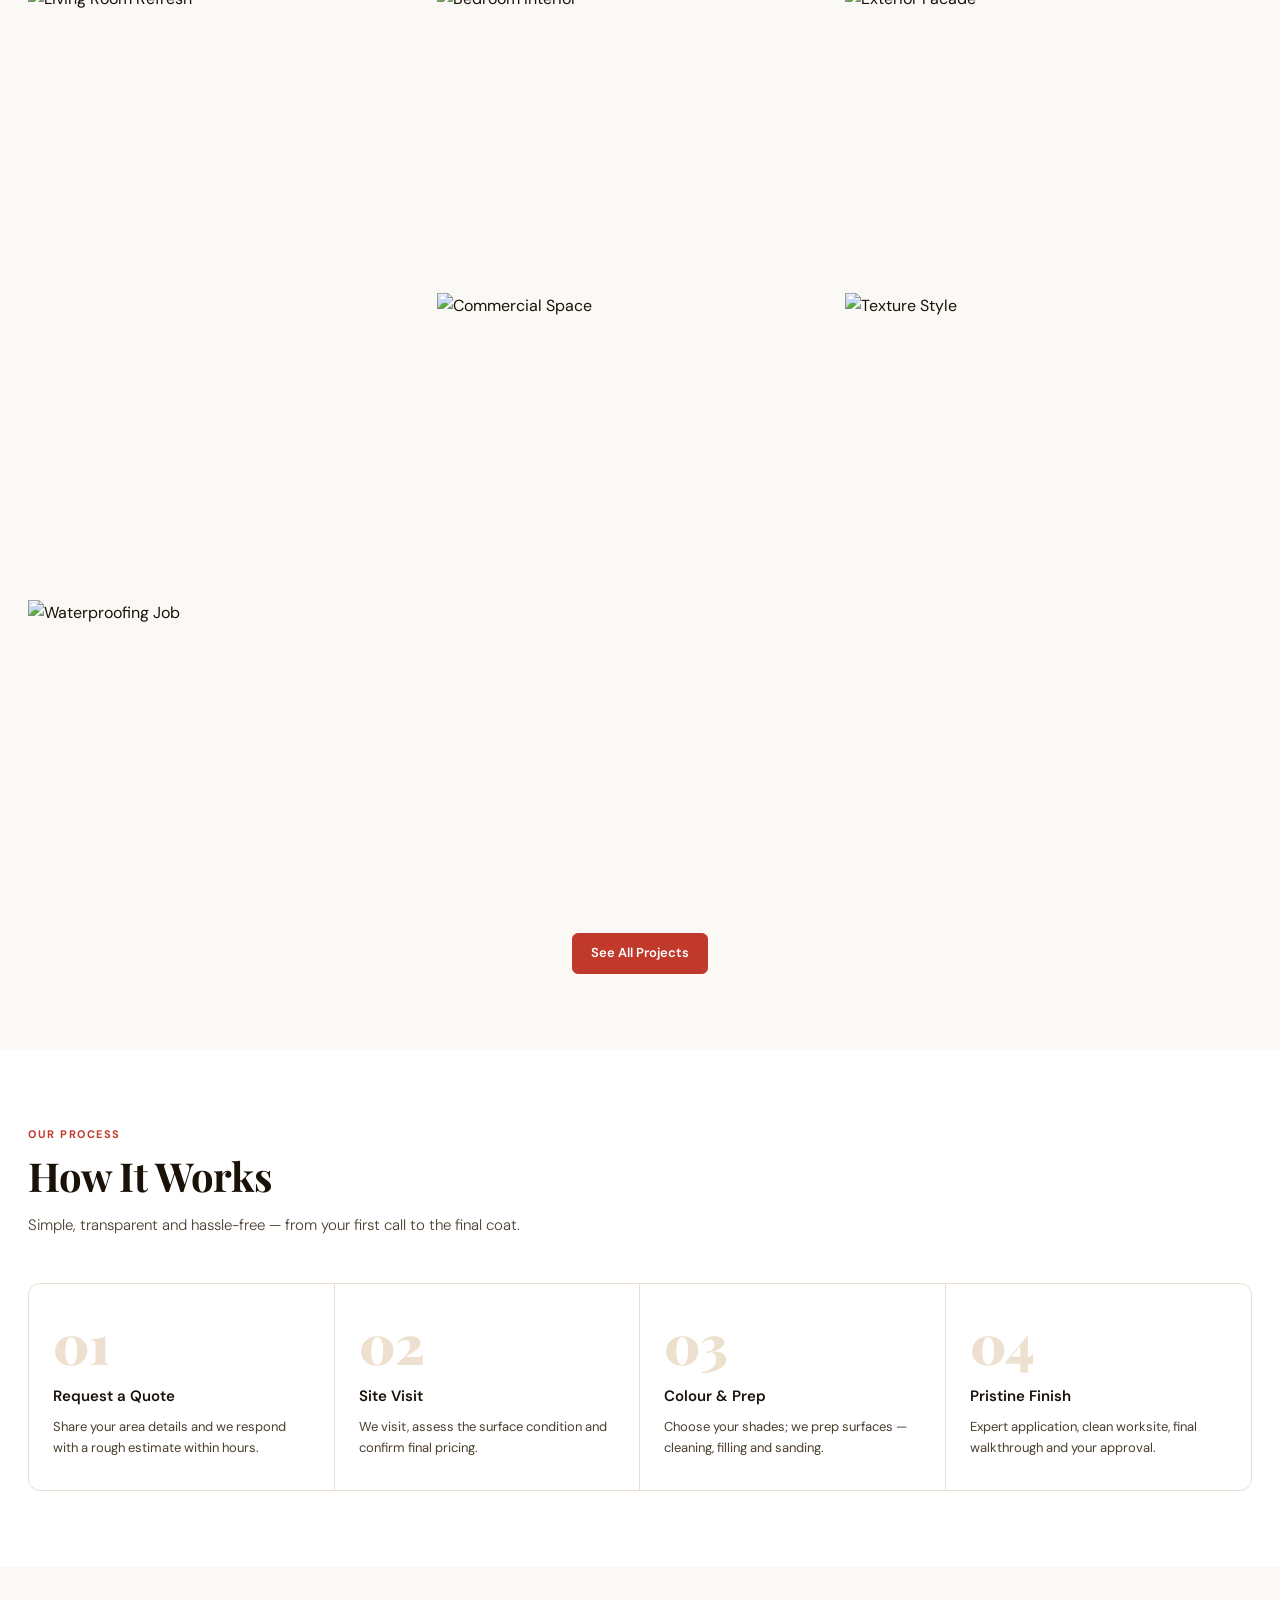
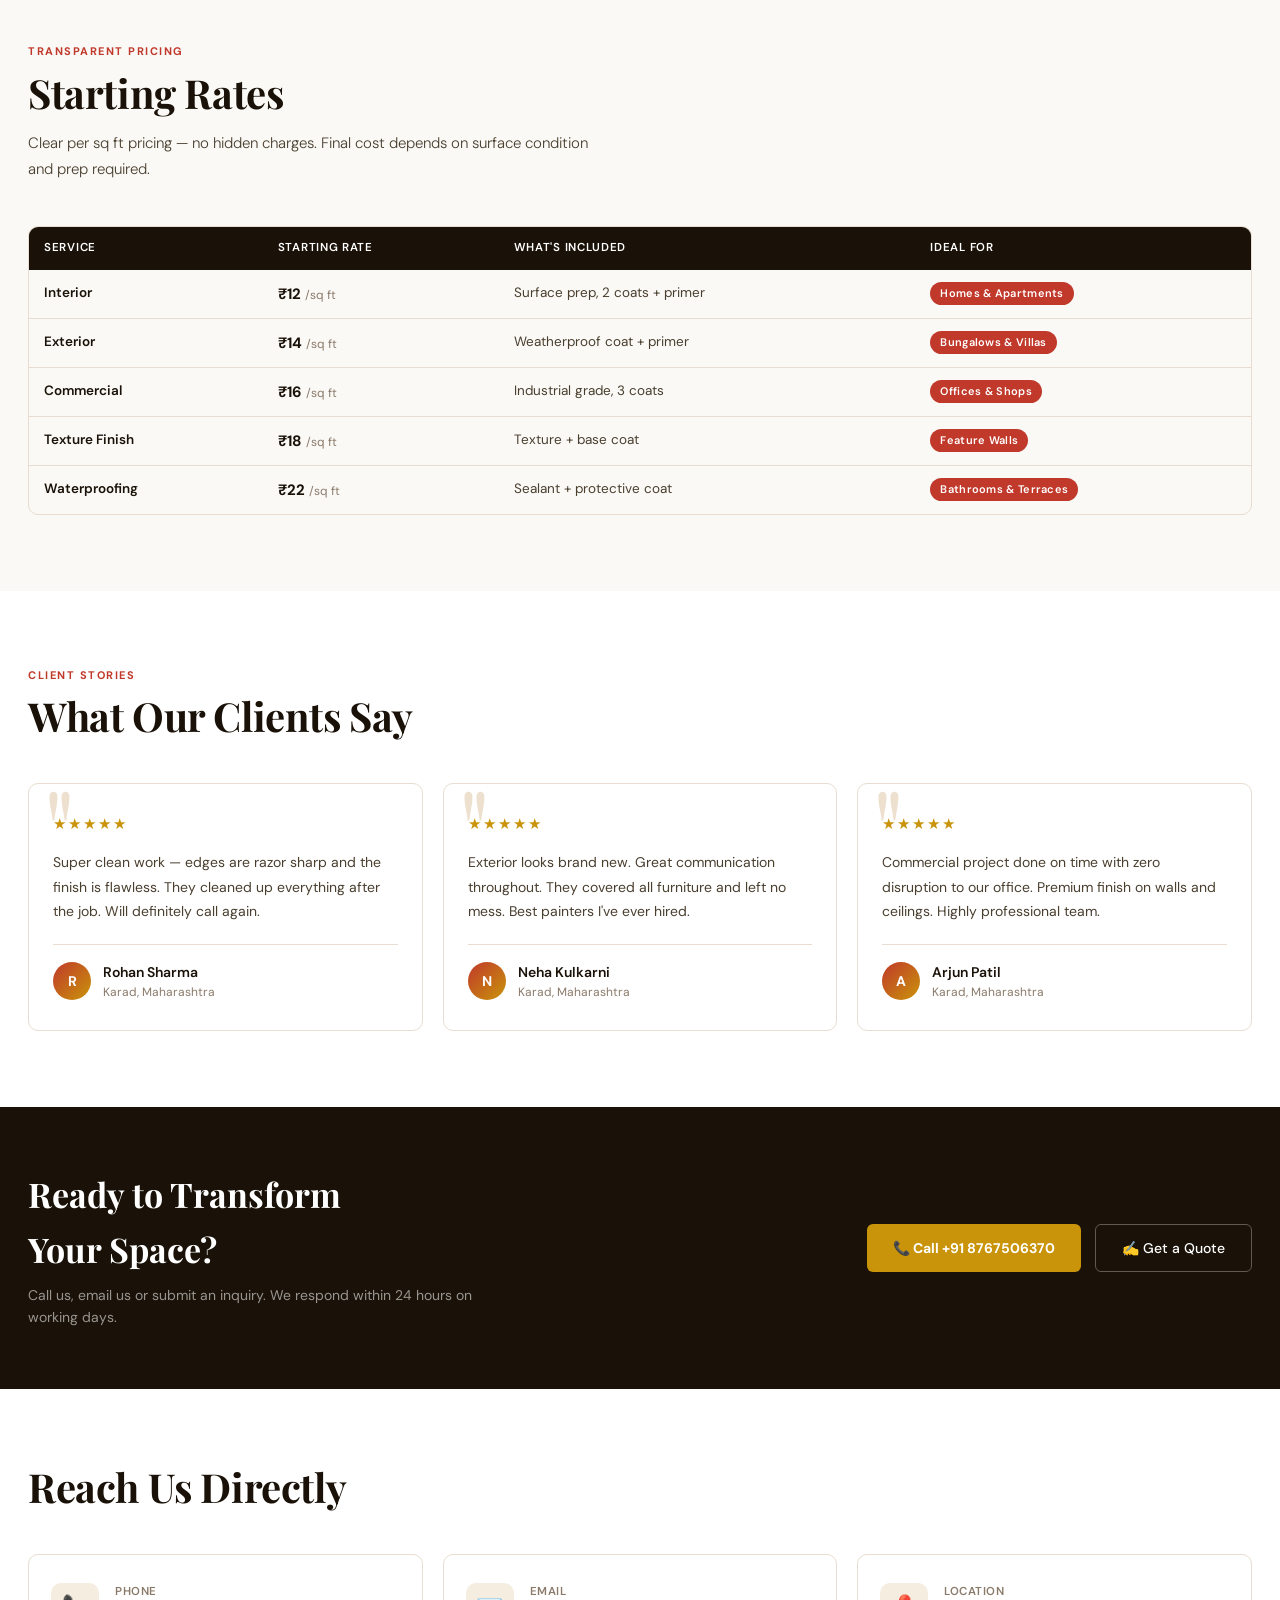
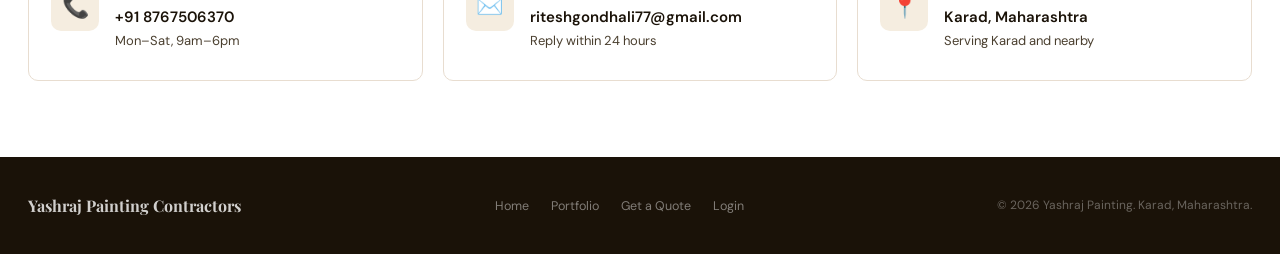
==== commit 47e7b1e7: "Update index.html" ====
--- a/index.html
+++ b/index.html
@@ -121,7 +121,7 @@
     </div>
   </div>
   <div class="hero-stats">
-    <div class="hstat"><div class="n">8+</div><div class="l">Years Experience</div></div>
+    <div class="hstat"><div class="n">15+</div><div class="l">Years Experience</div></div>
     <div class="hstat"><div class="n">500+</div><div class="l">Projects Done</div></div>
     <div class="hstat"><div class="n">4.9★</div><div class="l">Client Rating</div></div>
   </div>
@@ -305,4 +305,4 @@
 });
 </script>
 </body>
-</html>+</html>
